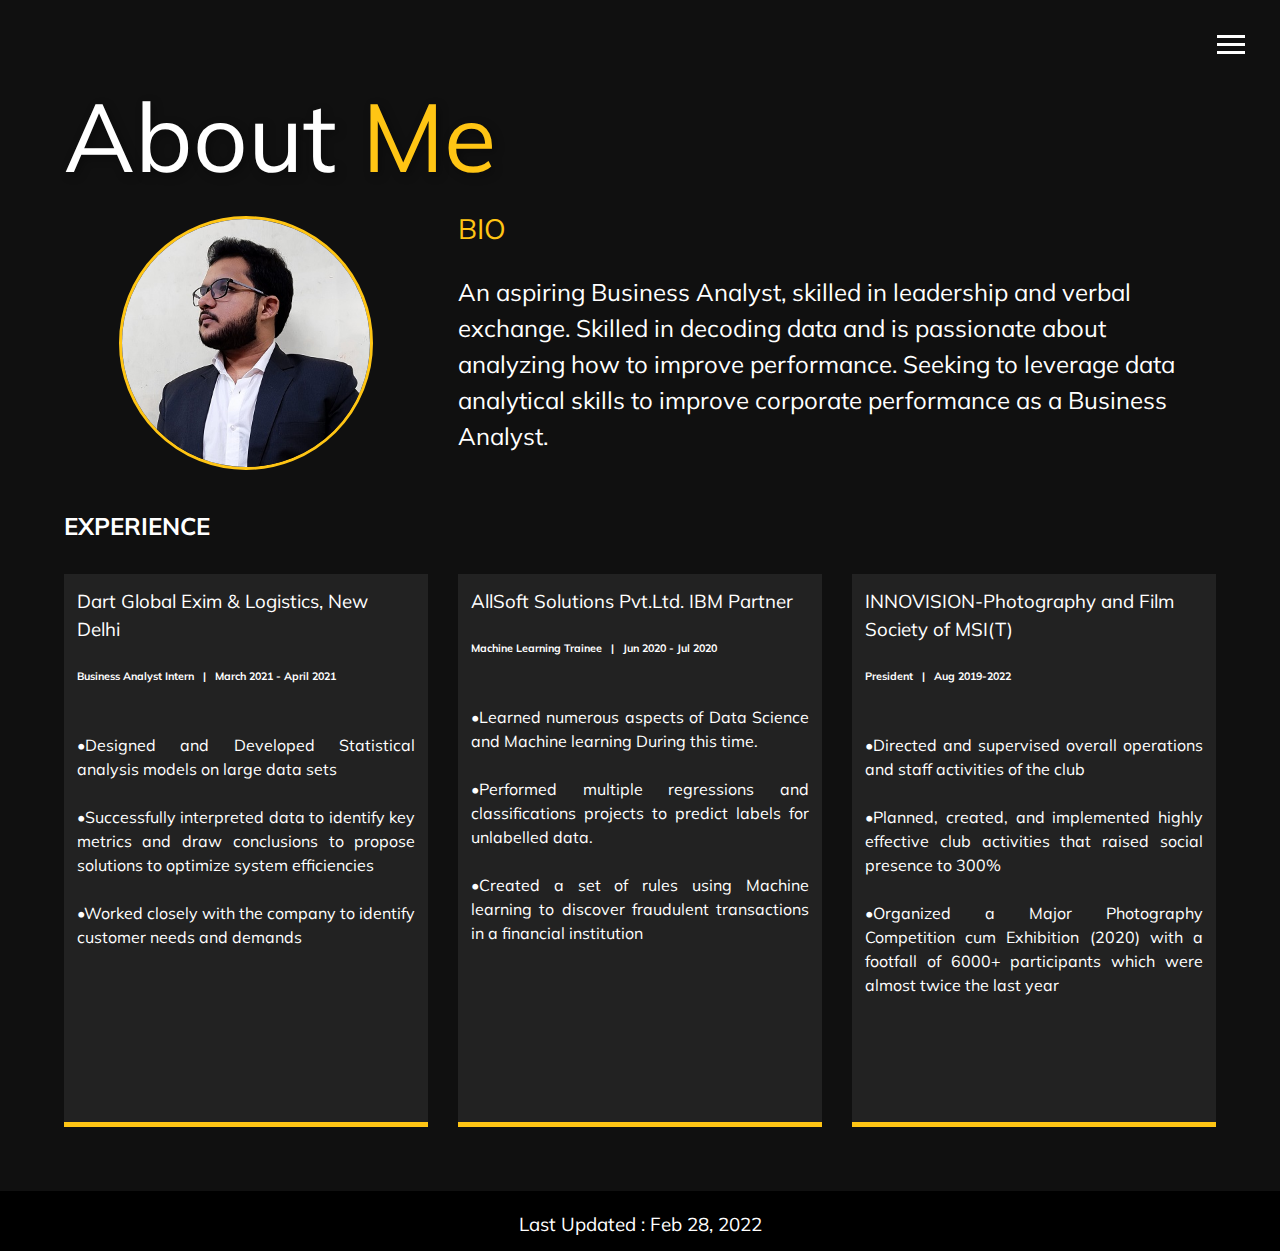
==== about.html @ 8f8e2d42 "Update about.html" ====
<!DOCTYPE html>
<html lang="en">
<head>
    <meta charset="UTF-8">
    <meta name="viewport" content="width=device-width, initial-scale=1.0">
    <meta http-equiv="X-UA-Compatible" content="ie=edge">
    <link rel="stylesheet" href="https://use.fontawesome.com/releases/v5.2.0/css/all.css" integrity="sha384-hWVjflwFxL6sNzntih27bfxkr27PmbbK/iSvJ+a4+0owXq79v+lsFkW54bOGbiDQ" crossorigin="anonymous">
    <link rel="stylesheet" href="css/main.css">
    <title>Jayant Jain</title>
</head>
<body>
    <header>
        <div class="menu-btn">
            <div class="btn-line"></div>
            <div class="btn-line"></div>
            <div class="btn-line"></div>
        </div>
        
        <nav class="menu">
            <div class="menu-branding">
                <div class="portrait">
                    
                </div>
            </div>
            <ul class="menu-nav">
                <li class="nav-item">
                    <a href="index.html" class="nav-link">Home</a>
                </li>
                <li class="nav-item current">
                    <a href="about.html" class="nav-link">About Me</a>
                </li>
                <li class="nav-item">
                    <a href="https://github.com/xybervenom" target="_blank" class="nav-link">My Work</a>
                </li>
                <li class="nav-item">
                    <a href="contact.html" class="nav-link">How To Reach Me</a>
                </li>
            </ul>
        </nav>
    </header>
    
    <main id="about">
        <h1 class="lg-heading">
            <span class="text-secondary"></span>About <span class="text-secondary">Me</span>
        </h1>
        <!-- <h3 class="sm-heading">
            No Man is Ever Whipped Unless he Quites in his own mind.
        </h3>-->
        <div class="about-info">
            <img src="img/portrait.jpg" alt="Jayant Jain" class="bio-image" width="70%">
            
            <div class="bio">
                <h3 class="text-secondary">BIO</h3>
                <p>An aspiring Business Analyst, skilled in leadership and verbal exchange. Skilled in decoding data and is passionate about analyzing how to improve performance. Seeking to leverage data analytical skills to improve corporate performance as a Business Analyst.</p>
            </div>
            
            <h2>
                <strong>EXPERIENCE</strong>
            </h2>
            <div class="job job-1">
                <h3>Dart Global Exim & Logistics, New Delhi</h3>
                <h6>Business Analyst Intern &nbsp; | &nbsp; March 2021 - April 2021</h6>
                <p style="text-align: justify;">
                    <br>•Designed and Developed Statistical analysis models on large data sets <br>
                    <br>•Successfully interpreted data to identify key metrics and draw conclusions to propose solutions to optimize system efficiencies <br>
                    <br>•Worked closely with the company to identify customer needs and demands <br>
                    </p>
            </div>
            <div class="job job-2">
                <h3>AllSoft Solutions Pvt.Ltd. IBM Partner</h3>
                <h6>Machine Learning Trainee &nbsp; | &nbsp; Jun 2020 - Jul 2020</h6>
                <p style="text-align: justify;">
                    <br>•Learned numerous aspects of Data Science and Machine learning During this time. <br>
                    <br>•Performed multiple regressions and classifications projects to predict labels for unlabelled data. <br>
                    <br>•Created a set of rules using Machine learning to discover fraudulent transactions in a financial institution</p> <br>
            </div> 
            <div class="job job-3">
                <h3>INNOVISION-Photography and Film Society of MSI(T)</h3>
                <h6>President &nbsp; | &nbsp; Aug 2019-2022</h6>
                <p style="text-align: justify;">
                    <br>•Directed and supervised overall operations and staff activities of the club <br>
                    <br>•Planned, created, and implemented highly effective club activities that raised social presence to 300% <br>
                    <br>•Organized a Major Photography Competition cum Exhibition (2020) with a footfall of 6000+ participants which were almost twice the last year <br>
                    <br>  
                    <br>  
                    <br>  
                
                </p>
                <br>      
            </div>
        </div>
    </main>
    
    <footer id="main-footer">
        <h3 class="sm-heading">
            Last Updated : Feb 28, 2022
        </h3>   
    </footer>
    
    <script src="js/main.js"></script>
</body>
</html>
---- css/main.css ----
@import url("https://fonts.googleapis.com/css?family=Montserrat|Muli&display=swap");
.menu-btn {
  position: absolute;
  z-index: 3;
  right: 35px;
  top: 35px;
  cursor: pointer;
  transition: all 0.5s ease-out; }
  .menu-btn .btn-line {
    width: 28px;
    height: 3px;
    margin: 0 0 5px 0;
    background: #fff;
    transition: all 0.5s ease-out; }
  .menu-btn.close {
    transform: rotate(180deg); }
    .menu-btn.close .btn-line:nth-child(1) {
      transform: rotate(45deg) translate(5px, 5px); }
    .menu-btn.close .btn-line:nth-child(2) {
      opacity: 0; }
    .menu-btn.close .btn-line:nth-child(3) {
      transform: rotate(-45deg) translate(7px, -6px); }

.menu {
  position: fixed;
  top: 0;
  width: 100%;
  visibility: hidden; }
  .menu.show {
    visibility: visible; }
  .menu-branding, .menu-nav {
    display: flex;
    flex-flow: column wrap;
    align-items: center;
    justify-content: center;
    float: left;
    width: 50%;
    height: 100vh;
    overflow: hidden; }
  .menu-nav {
    margin: 0;
    padding: 0;
    background: rgba(0, 0, 0, 0.95);
    list-style: none;
    transform: translate(0, -100%);
    transition: all 0.5s ease-out; }
    .menu-nav.show {
      transform: translate(0, 0); }
  .menu-branding {
    background: rgba(0, 0, 0, 0.95);
    transition: all 0.5s ease-out;
    transform: translate(0, 100%); }
    .menu-branding.show {
      transform: translate(0, 0); }
    .menu-branding .portrait {
      opacity: 1;
      width: 250px;
      height: 250px;
      background-color: white;
      background-image: url("../img/portrait.jpg");
      background-size: cover;
      background-blend-mode: luminosity;
      border-radius: 50%;
      border: solid 3px #ffc514; }
      .menu-branding .portrait img {
        opacity: 1;
        max-width: 100%;
        overflow: hidden;
        border-radius: 50%; }
  .menu .nav-item {
    transform: translate(600px, 0);
    transition: all 0.5s ease-out; }
    .menu .nav-item.show {
      transform: translate(0, 0); }
    .menu .nav-item.current > a {
      color: #ffc514; }
  .menu .nav-link {
    display: inline-block;
    position: relative;
    font-size: 30px;
    text-transform: uppercase;
    padding: 1rem 0;
    font-weight: 300;
    color: #fff;
    text-decoration: none;
    transition: all 0.5s ease-out; }
    .menu .nav-link:hover {
      color: #ffc514; }

.nav-item:nth-child(1) {
  transition-delay: 0.1s; }

.nav-item:nth-child(2) {
  transition-delay: 0.2s; }

.nav-item:nth-child(3) {
  transition-delay: 0.3s; }

.nav-item:nth-child(4) {
  transition-delay: 0.4s; }

* {
  box-sizing: border-box;
  font-family: 'Muli', sans-serif; }

body {
  background: #101010;
  color: #fff;
  min-height: 100vh;
  margin: 0;
  line-height: 1.5; }
  body#bg-image {
    background: url(../img/background.jpg);
    background-attachment: fixed;
    background-size: cover;
    background-position: center; }
    body#bg-image:after {
      content: '';
      position: absolute;
      top: 0;
      right: 0;
      width: 100%;
      height: 100vh;
      z-index: -1;
      background: rgba(16, 16, 16, 0.9); }

h1, h2, h3 {
  margin: 0;
  font-weight: 400; }
  h1.lg-heading, h2.lg-heading, h3.lg-heading {
    font-size: 6rem;
    text-shadow: 3px 3px 10px #00000060; }
  h1.sm-heading, h2.sm-heading, h3.sm-heading {
    margin-bottom: 2rem;
    padding: 0.2rem 1rem;
    background: #00000060;
    box-shadow: 2px 2px 4px 0px #00000060; }

a {
  color: #fff;
  text-decoration: none; }

header {
  position: fixed;
  z-index: 2;
  width: 100%; }

.text-secondary {
  color: #ffc514; }

main {
  padding: 4rem;
  min-height: calc(100vh - 60px); }
  main .icons {
    margin-top: 1rem; }
    main .icons a {
      padding: 0.4em;
      display: inline-block; }
      main .icons a i {
        text-shadow: 3px 3px 10px #00000060; }
      main .icons a:hover {
        color: #ffc514;
        transform: translateY(-2px);
        transition-duration: .2s; }
  main#home {
    overflow: hidden; }
    main#home h1 {
      margin-top: 20vh; }

.about-info {
  display: grid;
  grid-gap: 30px;
  grid-template-areas: 'bioimage bio bio' 'sm-heading sm-heading sm-heading' 'job1 job2 job3';
  grid-template-columns: repeat(3, 1fr); }
  .about-info .bio-image {
    grid-area: bioimage;
    margin: auto;
    border-radius: 50%;
    border: #ffc514 3px solid; }
  .about-info .bio {
    grid-area: bio;
    font-size: 1.5rem; }
  .about-info .job-1 {
    grid-area: job1; }
  .about-info .job-2 {
    grid-area: job2; }
  .about-info .job-3 {
    grid-area: job3; }
  .about-info .job {
    background: #222222;
    padding: 0.8rem;
    border-bottom: #ffc514 5px solid; }

.boxes {
  display: flex;
  flex-wrap: wrap;
  justify-content: space-evenly;
  align-items: center;
  margin-top: 1rem; }
  .boxes div {
    font-size: 2rem;
    border: 3px #fff solid;
    padding: 1.5rem 2.5rem;
    margin-bottom: 3rem;
    transition: all 0.5s ease-out; }
    .boxes div:hover {
      padding: 0.5rem 1.5rem;
      background: #ffc514;
      color: #000; }
      .boxes div:hover span {
        color: #000; }

#main-footer {
  text-align: center;
  padding: 1rem;
  background: black;
  color: #fff;
  height: 60px; }

@media screen and (max-width: 768px) {
  main {
    align-items: center;
    text-align: center; }
    main#home, main#about {
      padding: 4rem 1rem 4rem 1rem; }
    main .lg-heading {
      font-size: 4rem !important;
      line-height: 1;
      margin-bottom: 1rem; }
  ul.menu-nav,
  div.menu-branding {
    float: none;
    width: 100%;
    min-height: 0; }
    ul.menu-nav.show,
    div.menu-branding.show {
      transform: translate(0, 0, 0); }
  .menu-nav {
    height: 75vh;
    transform: translate(-100%, 0);
    font-size: 24px; }
  .menu-branding {
    height: 25vh;
    transform: translate(100%, 0); }
    .menu-branding .portrait {
      background-image: url("../img/jayant-profile.jpg");
      width: 150px;
      height: 150px; }
  .about-info {
    grid-template-areas: 'bioimage' 'bio' 'sm-heading' 'job1' 'job2' 'job3';
    grid-template-columns: 1fr; }
  .boxes div {
    font-size: 1rem; } }

@media screen and (max-width: 500px) {
  main#home h1 {
    margin-top: 10vh; } }
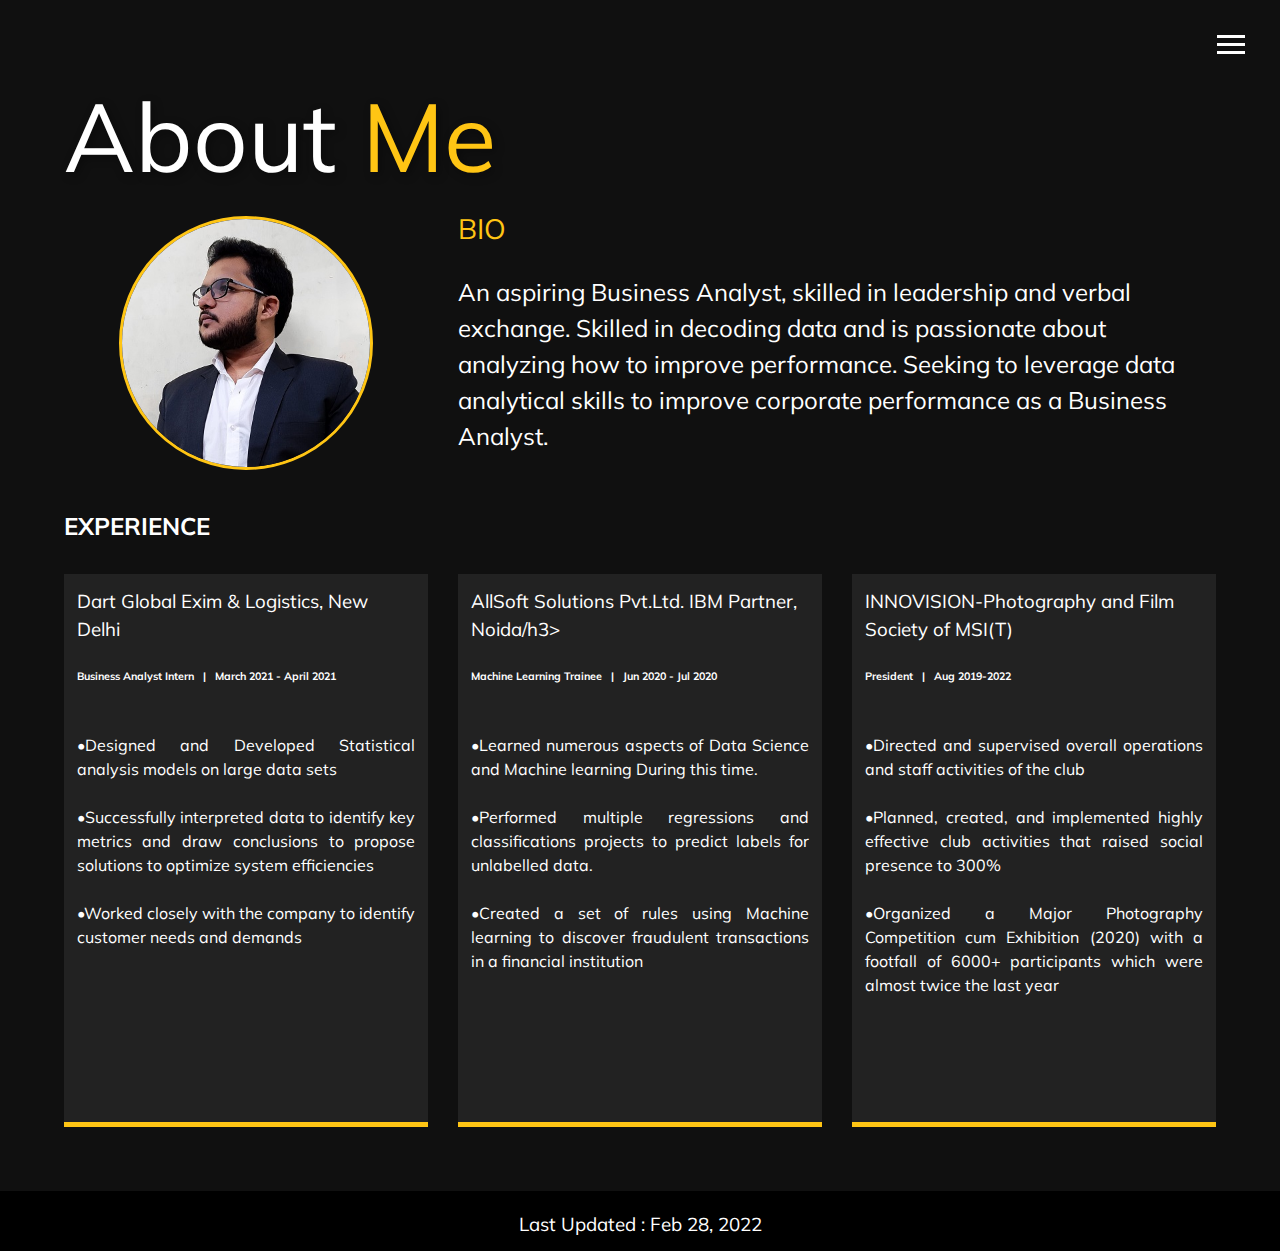
==== commit 7b33e9d5: "Update about.html" ====
--- a/about.html
+++ b/about.html
@@ -67,7 +67,7 @@
                     </p>
             </div>
             <div class="job job-2">
-                <h3>AllSoft Solutions Pvt.Ltd. IBM Partner</h3>
+                <h3>AllSoft Solutions Pvt.Ltd. IBM Partner, Noida/h3>
                 <h6>Machine Learning Trainee &nbsp; | &nbsp; Jun 2020 - Jul 2020</h6>
                 <p style="text-align: justify;">
                     <br>•Learned numerous aspects of Data Science and Machine learning During this time. <br>
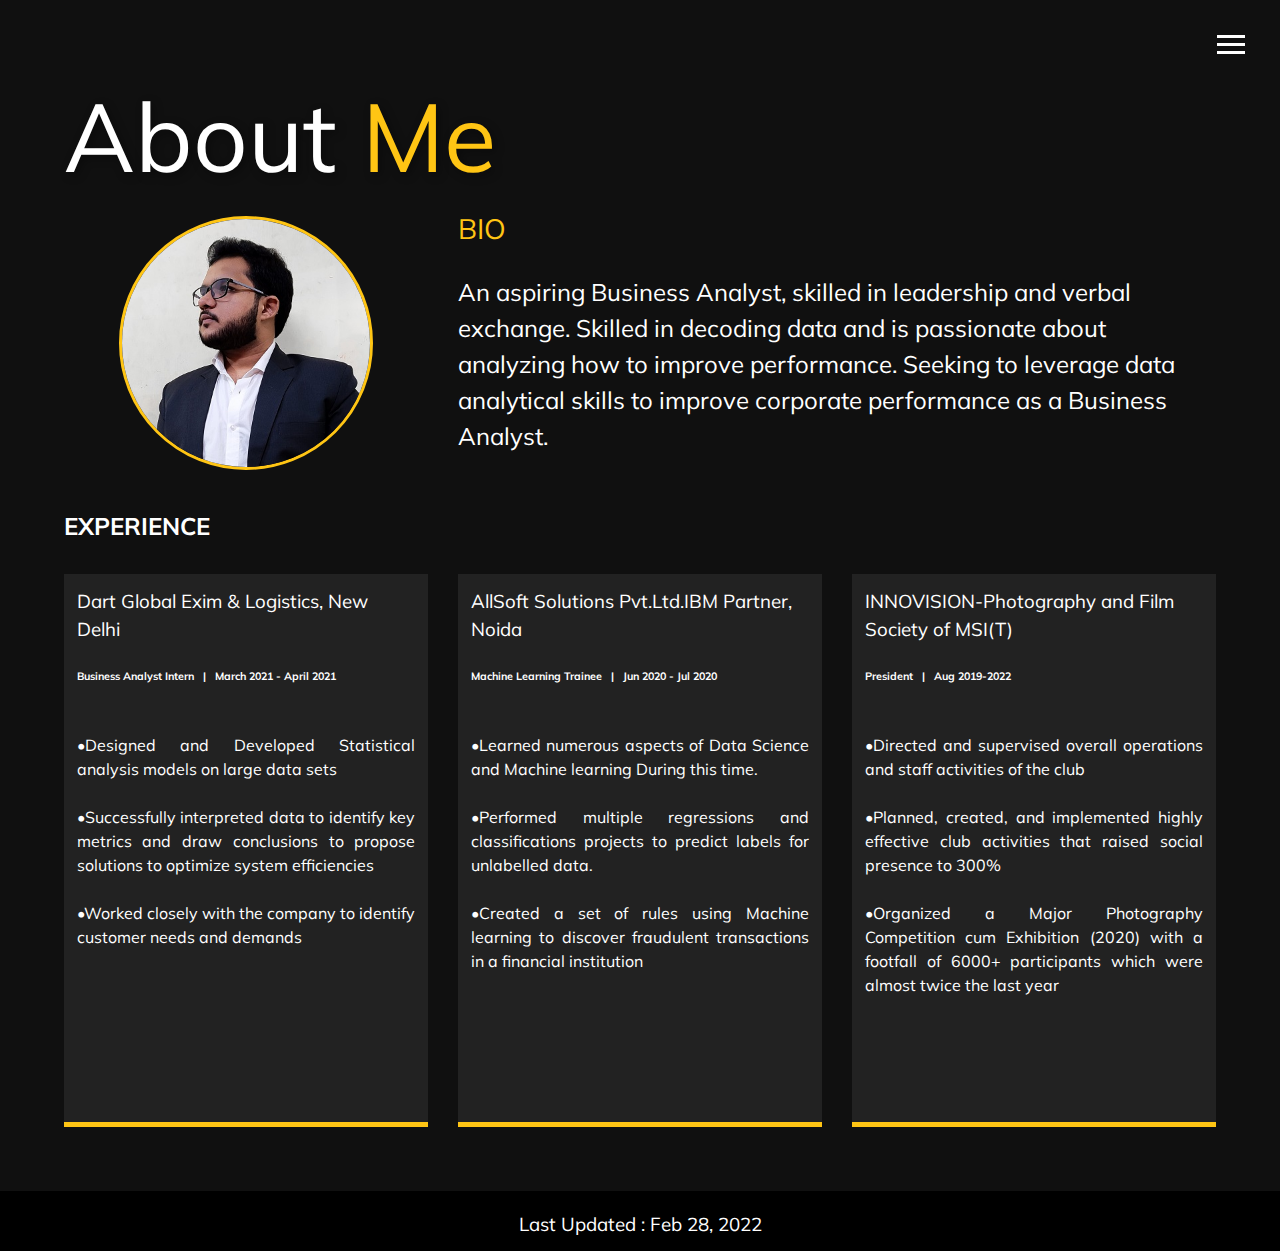
==== commit 0cdbf534: "Update about.html" ====
--- a/about.html
+++ b/about.html
@@ -67,7 +67,7 @@
                     </p>
             </div>
             <div class="job job-2">
-                <h3>AllSoft Solutions Pvt.Ltd. IBM Partner, Noida/h3>
+                <h3>AllSoft Solutions Pvt.Ltd.IBM Partner, Noida </h3>
                 <h6>Machine Learning Trainee &nbsp; | &nbsp; Jun 2020 - Jul 2020</h6>
                 <p style="text-align: justify;">
                     <br>•Learned numerous aspects of Data Science and Machine learning During this time. <br>
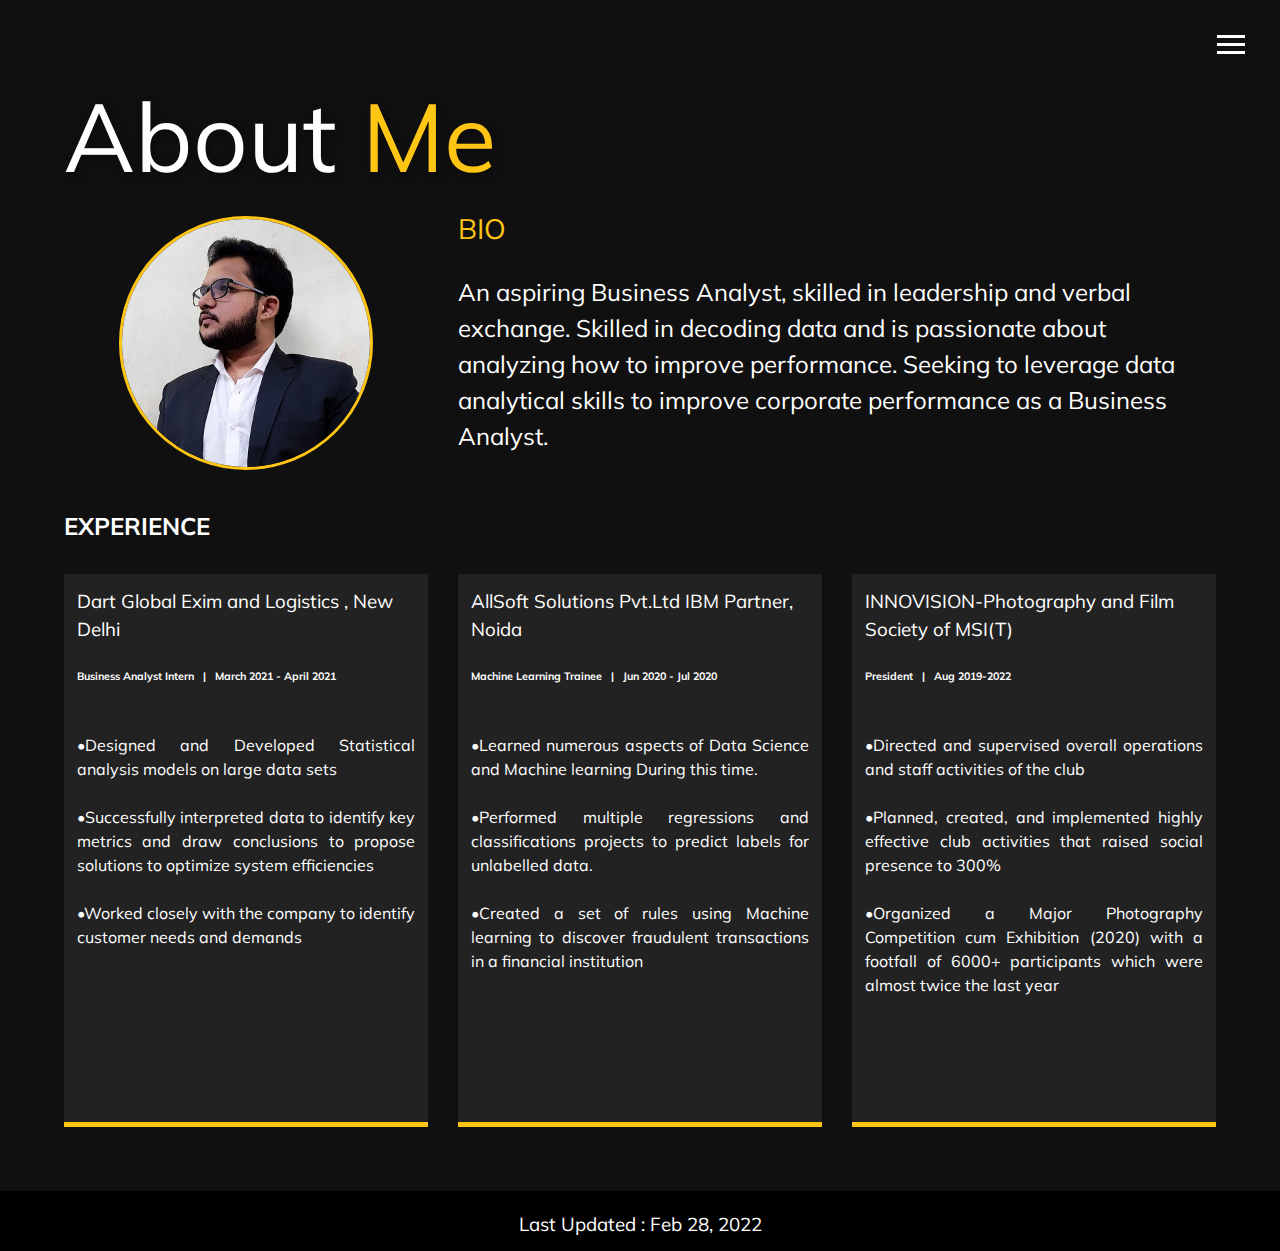
==== commit 6b36b197: "Update about.html" ====
--- a/about.html
+++ b/about.html
@@ -58,7 +58,7 @@
                 <strong>EXPERIENCE</strong>
             </h2>
             <div class="job job-1">
-                <h3>Dart Global Exim & Logistics, New Delhi</h3>
+                <h3>Dart Global Exim and Logistics , New Delhi</h3>
                 <h6>Business Analyst Intern &nbsp; | &nbsp; March 2021 - April 2021</h6>
                 <p style="text-align: justify;">
                     <br>•Designed and Developed Statistical analysis models on large data sets <br>
@@ -67,7 +67,7 @@
                     </p>
             </div>
             <div class="job job-2">
-                <h3>AllSoft Solutions Pvt.Ltd.IBM Partner, Noida </h3>
+                <h3>AllSoft Solutions Pvt.Ltd IBM Partner, Noida </h3>
                 <h6>Machine Learning Trainee &nbsp; | &nbsp; Jun 2020 - Jul 2020</h6>
                 <p style="text-align: justify;">
                     <br>•Learned numerous aspects of Data Science and Machine learning During this time. <br>
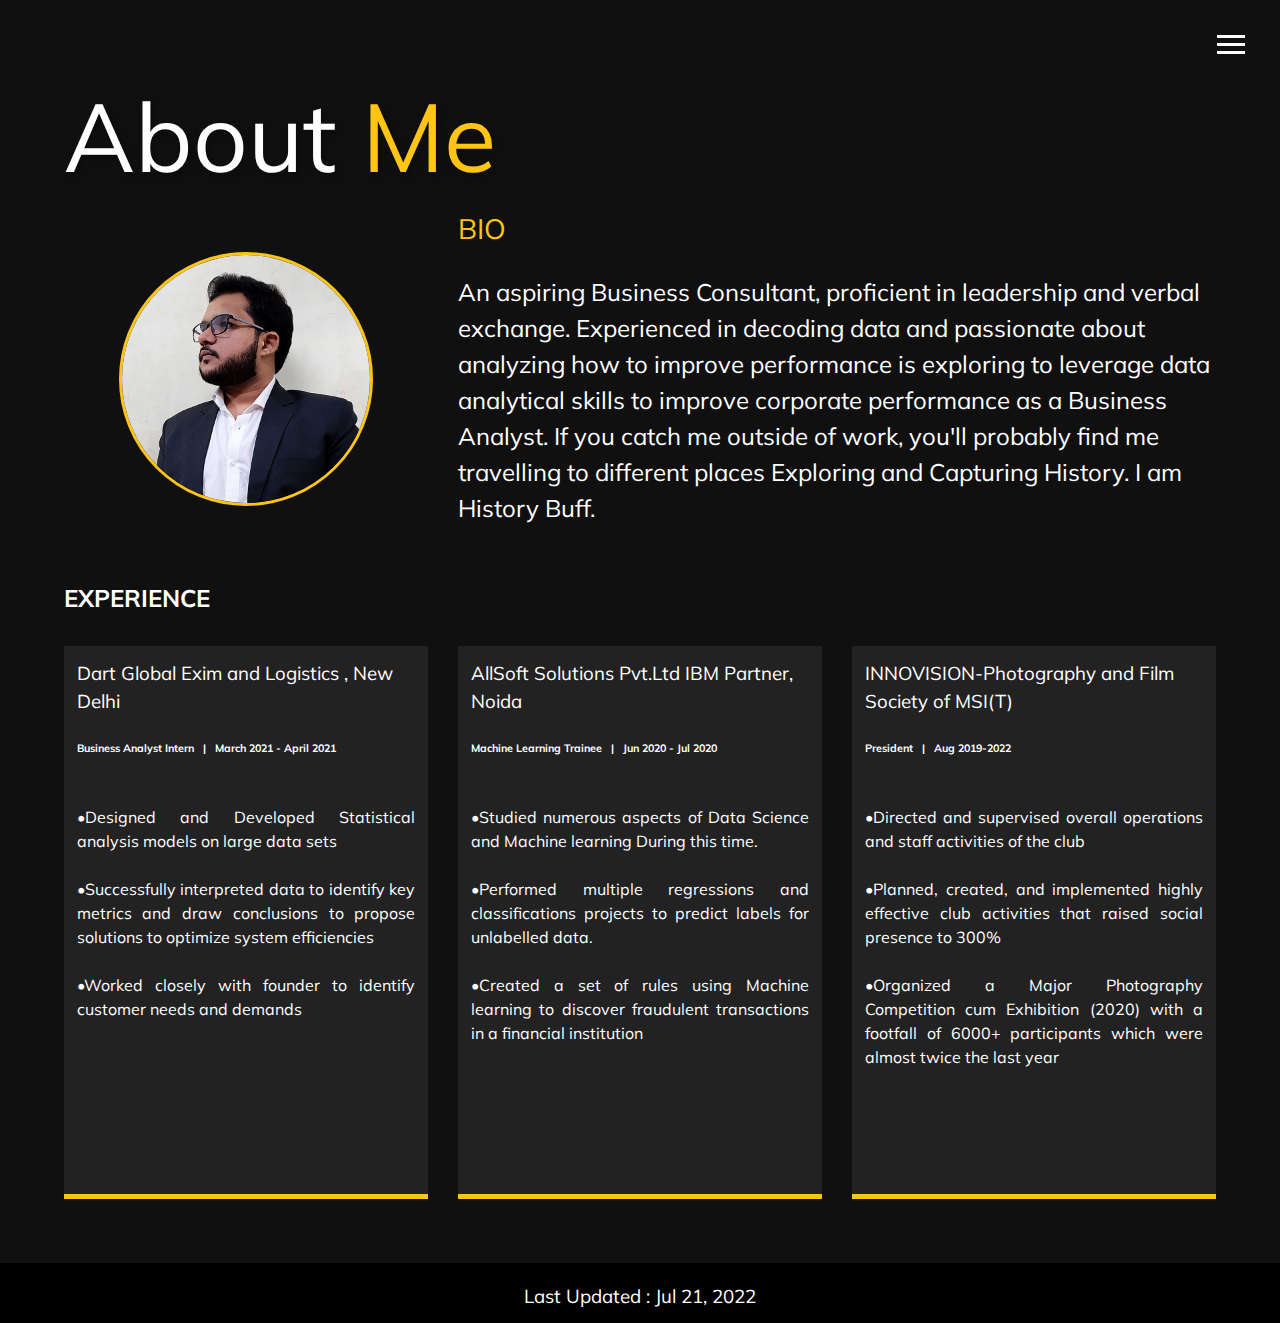
==== commit 3bcb8bff: "updated jul 21 2022" ====
--- a/about.html
+++ b/about.html
@@ -51,7 +51,9 @@
             
             <div class="bio">
                 <h3 class="text-secondary">BIO</h3>
-                <p>An aspiring Business Analyst, skilled in leadership and verbal exchange. Skilled in decoding data and is passionate about analyzing how to improve performance. Seeking to leverage data analytical skills to improve corporate performance as a Business Analyst.</p>
+                <p>An aspiring Business Consultant, proficient in leadership and verbal exchange. Experienced in decoding data and passionate about analyzing how to improve performance is exploring to leverage data analytical skills to improve corporate performance as a Business Analyst.
+
+                    If you catch me outside of work, you'll probably find me travelling to different places Exploring and Capturing History. I am History Buff.</p>
             </div>
             
             <h2>
@@ -63,14 +65,14 @@
                 <p style="text-align: justify;">
                     <br>•Designed and Developed Statistical analysis models on large data sets <br>
                     <br>•Successfully interpreted data to identify key metrics and draw conclusions to propose solutions to optimize system efficiencies <br>
-                    <br>•Worked closely with the company to identify customer needs and demands <br>
+                    <br>•Worked closely with founder to identify customer needs and demands <br>
                     </p>
             </div>
             <div class="job job-2">
                 <h3>AllSoft Solutions Pvt.Ltd IBM Partner, Noida </h3>
                 <h6>Machine Learning Trainee &nbsp; | &nbsp; Jun 2020 - Jul 2020</h6>
                 <p style="text-align: justify;">
-                    <br>•Learned numerous aspects of Data Science and Machine learning During this time. <br>
+                    <br>•Studied numerous aspects of Data Science and Machine learning During this time. <br>
                     <br>•Performed multiple regressions and classifications projects to predict labels for unlabelled data. <br>
                     <br>•Created a set of rules using Machine learning to discover fraudulent transactions in a financial institution</p> <br>
             </div> 
@@ -93,7 +95,7 @@
     
     <footer id="main-footer">
         <h3 class="sm-heading">
-            Last Updated : Feb 28, 2022
+            Last Updated : Jul 21, 2022
         </h3>   
     </footer>
     
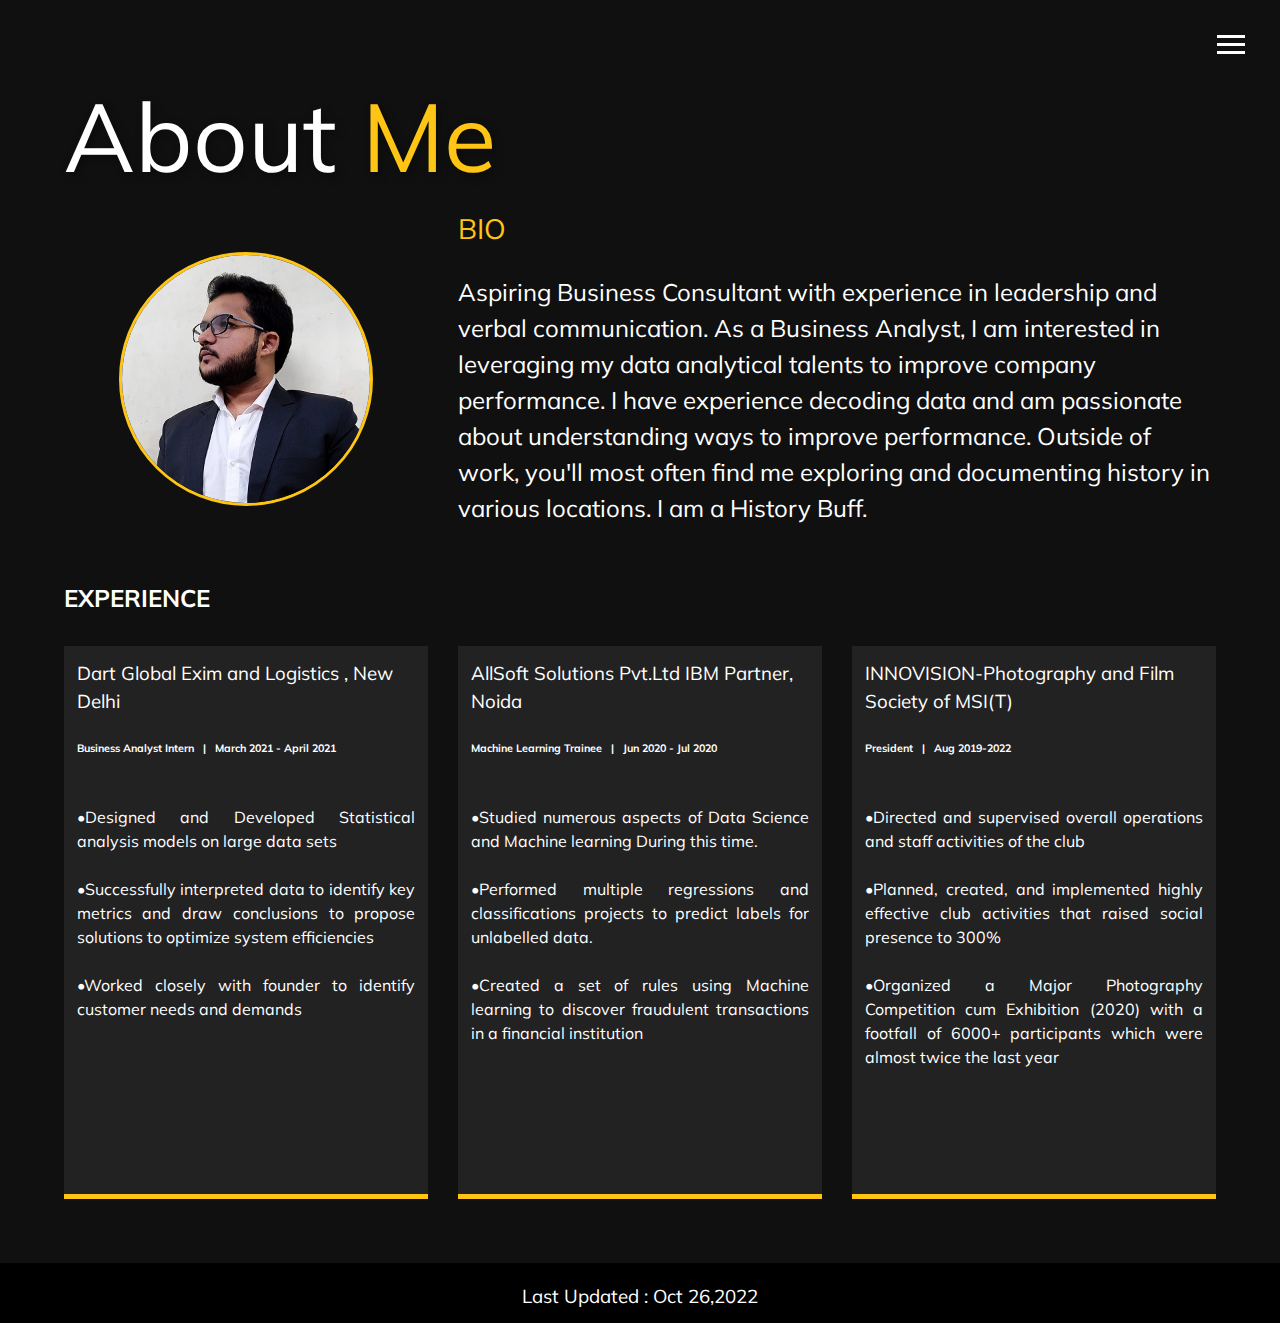
==== commit 95dc2325: "updated" ====
--- a/about.html
+++ b/about.html
@@ -51,9 +51,9 @@
             
             <div class="bio">
                 <h3 class="text-secondary">BIO</h3>
-                <p>An aspiring Business Consultant, proficient in leadership and verbal exchange. Experienced in decoding data and passionate about analyzing how to improve performance is exploring to leverage data analytical skills to improve corporate performance as a Business Analyst.
+                <p>Aspiring Business Consultant with experience in leadership and verbal communication. As a Business Analyst, I am interested in leveraging my data analytical talents to improve company performance. I have experience decoding data and am passionate about understanding ways to improve performance.
 
-                    If you catch me outside of work, you'll probably find me travelling to different places Exploring and Capturing History. I am History Buff.</p>
+                    Outside of work, you'll most often find me exploring and documenting history in various locations. I am a History Buff.</p>
             </div>
             
             <h2>
@@ -95,7 +95,7 @@
     
     <footer id="main-footer">
         <h3 class="sm-heading">
-            Last Updated : Jul 21, 2022
+            Last Updated : Oct 26,2022
         </h3>   
     </footer>
     
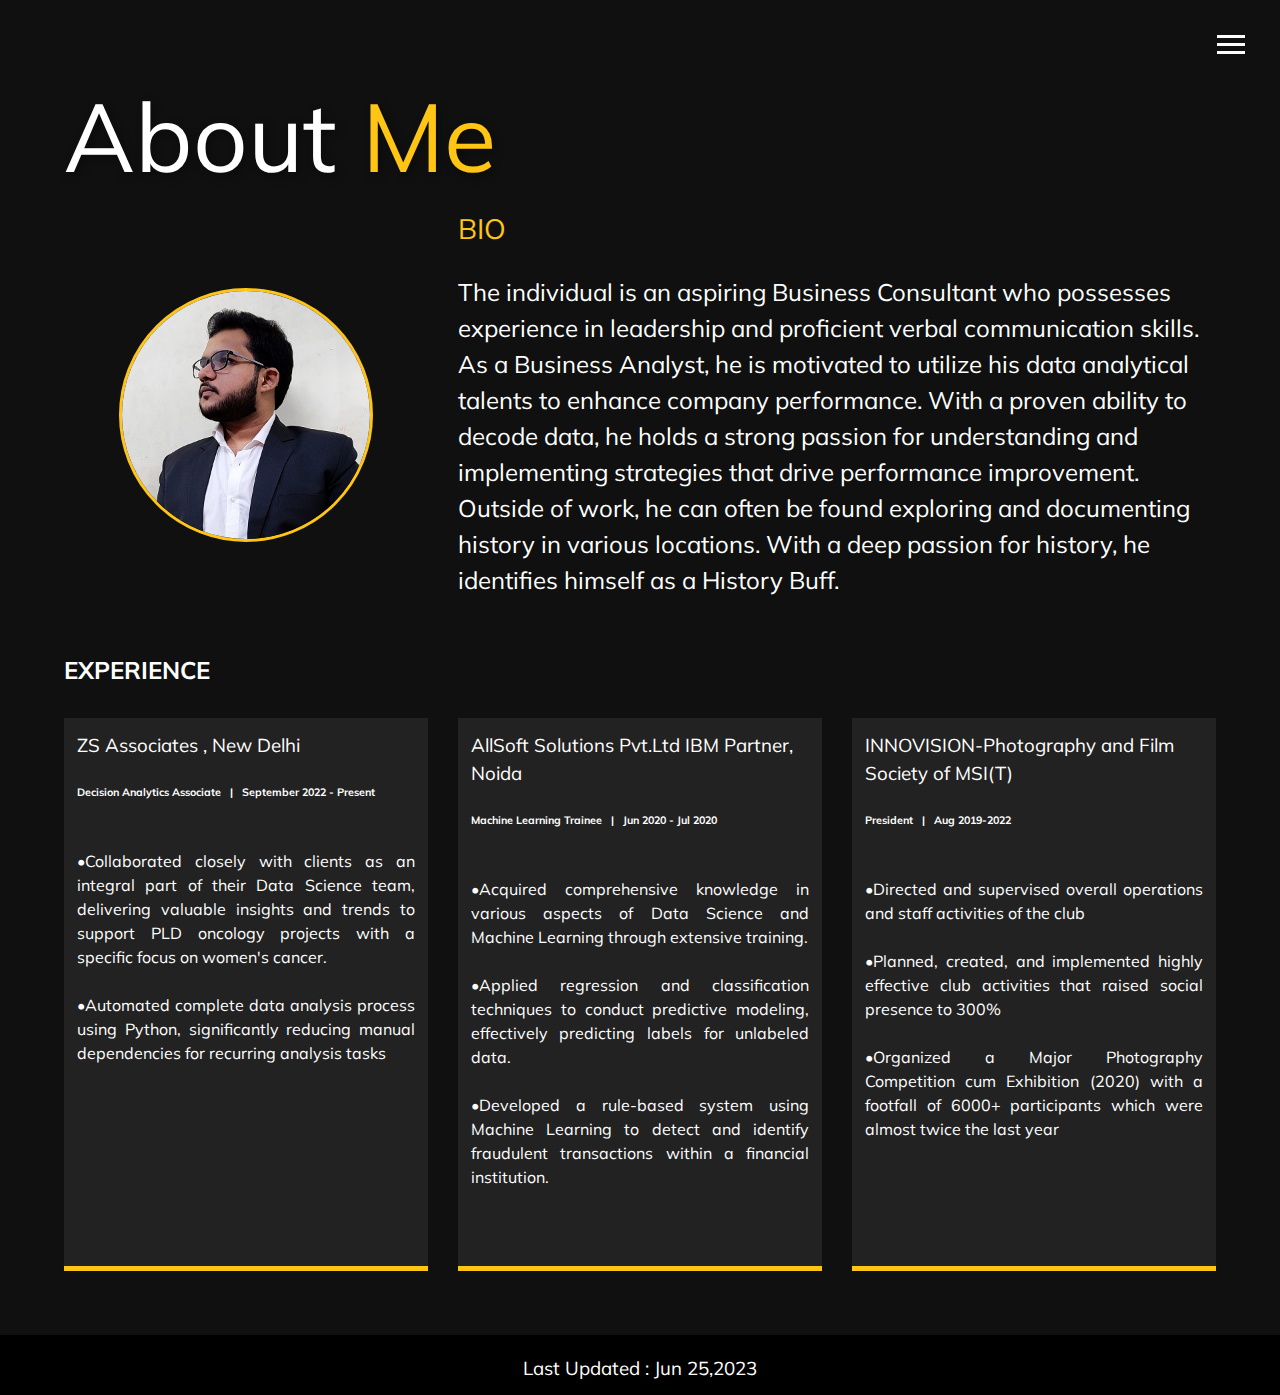
==== commit 1444e52f: "Updated about me" ====
--- a/about.html
+++ b/about.html
@@ -51,30 +51,29 @@
             
             <div class="bio">
                 <h3 class="text-secondary">BIO</h3>
-                <p>Aspiring Business Consultant with experience in leadership and verbal communication. As a Business Analyst, I am interested in leveraging my data analytical talents to improve company performance. I have experience decoding data and am passionate about understanding ways to improve performance.
+                <p>The individual is an aspiring Business Consultant who possesses experience in leadership and proficient verbal communication skills. As a Business Analyst, he is motivated to utilize his data analytical talents to enhance company performance. With a proven ability to decode data, he holds a strong passion for understanding and implementing strategies that drive performance improvement.
 
-                    Outside of work, you'll most often find me exploring and documenting history in various locations. I am a History Buff.</p>
+                    Outside of work, he can often be found exploring and documenting history in various locations. With a deep passion for history, he identifies himself as a History Buff.</p>
             </div>
             
             <h2>
                 <strong>EXPERIENCE</strong>
             </h2>
             <div class="job job-1">
-                <h3>Dart Global Exim and Logistics , New Delhi</h3>
-                <h6>Business Analyst Intern &nbsp; | &nbsp; March 2021 - April 2021</h6>
+                <h3>ZS Associates , New Delhi</h3>
+                <h6>Decision Analytics Associate &nbsp; | &nbsp; September 2022 - Present</h6>
                 <p style="text-align: justify;">
-                    <br>•Designed and Developed Statistical analysis models on large data sets <br>
-                    <br>•Successfully interpreted data to identify key metrics and draw conclusions to propose solutions to optimize system efficiencies <br>
-                    <br>•Worked closely with founder to identify customer needs and demands <br>
+                    <br>•Collaborated closely with clients as an integral part of their Data Science team, delivering valuable insights and trends to support PLD oncology projects with a specific focus on women's cancer. <br>
+                    <br>•Automated complete data analysis process using Python, significantly reducing manual dependencies for recurring analysis tasks <br>
                     </p>
             </div>
             <div class="job job-2">
                 <h3>AllSoft Solutions Pvt.Ltd IBM Partner, Noida </h3>
                 <h6>Machine Learning Trainee &nbsp; | &nbsp; Jun 2020 - Jul 2020</h6>
                 <p style="text-align: justify;">
-                    <br>•Studied numerous aspects of Data Science and Machine learning During this time. <br>
-                    <br>•Performed multiple regressions and classifications projects to predict labels for unlabelled data. <br>
-                    <br>•Created a set of rules using Machine learning to discover fraudulent transactions in a financial institution</p> <br>
+                    <br>•Acquired comprehensive knowledge in various aspects of Data Science and Machine Learning through extensive training. <br>
+                    <br>•Applied regression and classification techniques to conduct predictive modeling, effectively predicting labels for unlabeled data.<br>
+                    <br>•Developed a rule-based system using Machine Learning to detect and identify fraudulent transactions within a financial institution.</p> <br>
             </div> 
             <div class="job job-3">
                 <h3>INNOVISION-Photography and Film Society of MSI(T)</h3>
@@ -95,7 +94,7 @@
     
     <footer id="main-footer">
         <h3 class="sm-heading">
-            Last Updated : Oct 26,2022
+            Last Updated : Jun 25,2023
         </h3>   
     </footer>
     
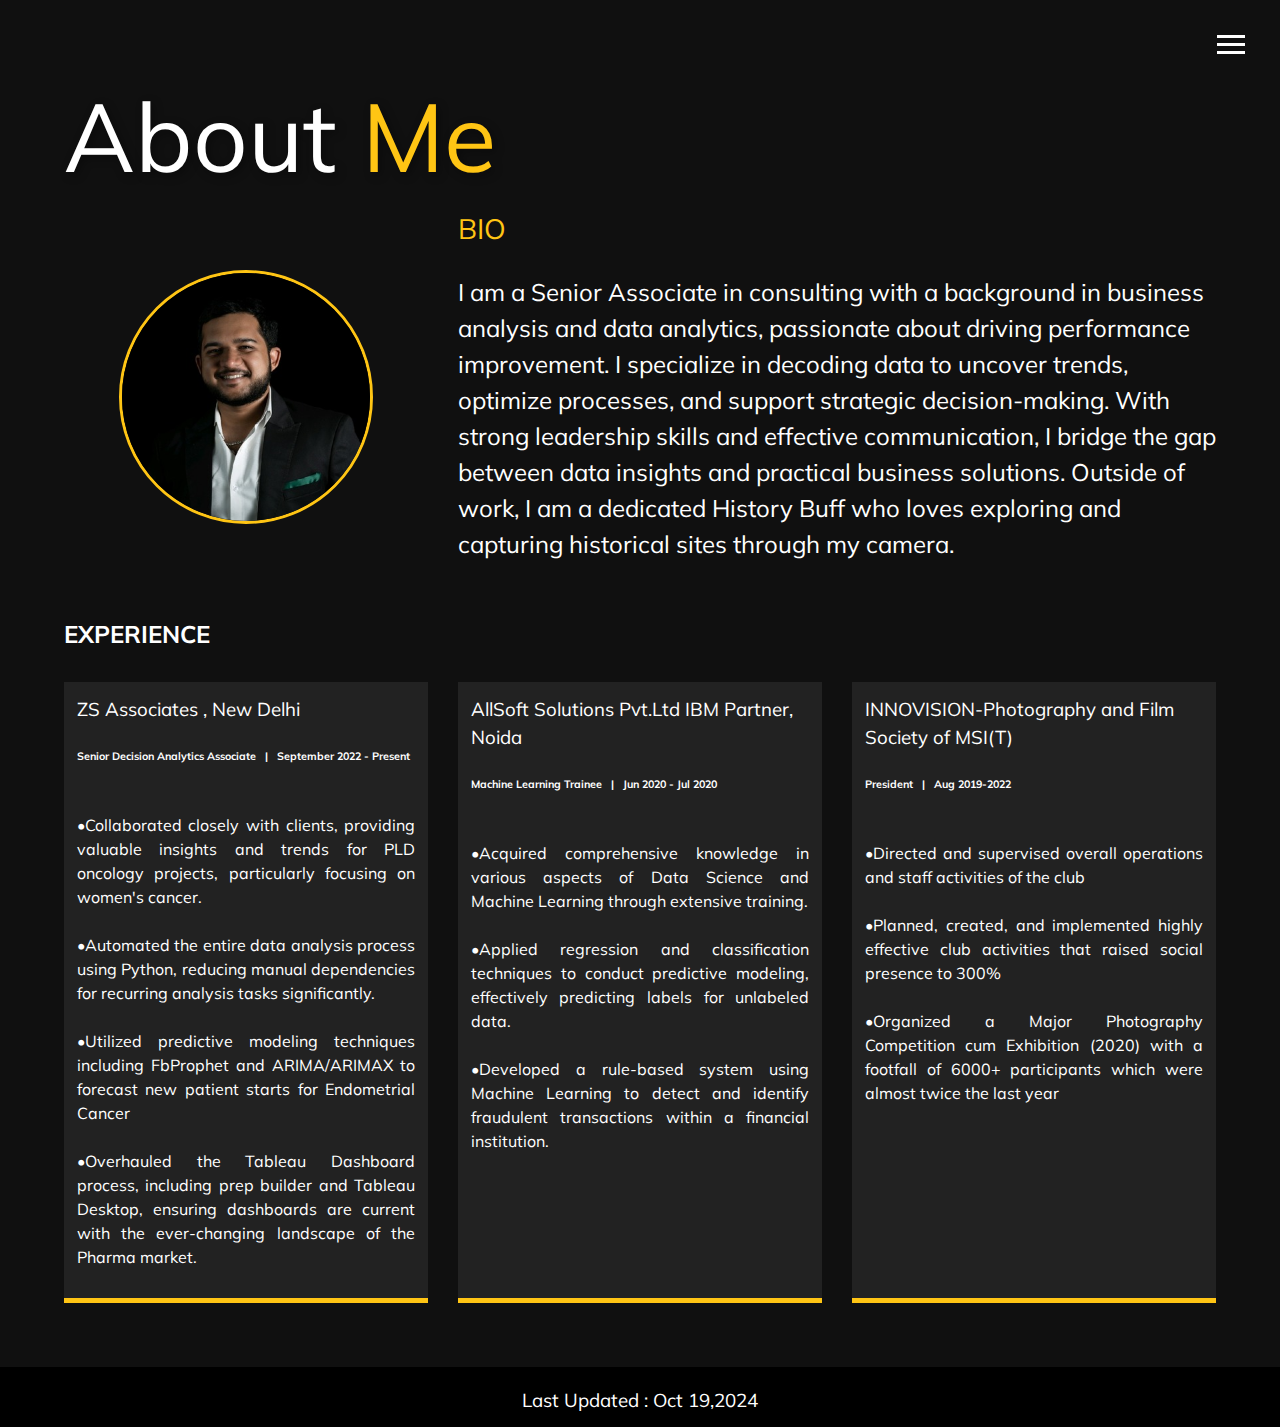
==== commit 1a91c79a: "updated as of 19oct2024" ====
--- a/about.html
+++ b/about.html
@@ -51,9 +51,9 @@
             
             <div class="bio">
                 <h3 class="text-secondary">BIO</h3>
-                <p>The individual is an aspiring Business Consultant who possesses experience in leadership and proficient verbal communication skills. As a Business Analyst, he is motivated to utilize his data analytical talents to enhance company performance. With a proven ability to decode data, he holds a strong passion for understanding and implementing strategies that drive performance improvement.
+                <p>I am a Senior Associate in consulting with a background in business analysis and data analytics, passionate about driving performance improvement. I specialize in decoding data to uncover trends, optimize processes, and support strategic decision-making. With strong leadership skills and effective communication, I bridge the gap between data insights and practical business solutions.
 
-                    Outside of work, he can often be found exploring and documenting history in various locations. With a deep passion for history, he identifies himself as a History Buff.</p>
+                    Outside of work, I am a dedicated History Buff who loves exploring and capturing historical sites through my camera. </p>
             </div>
             
             <h2>
@@ -61,10 +61,12 @@
             </h2>
             <div class="job job-1">
                 <h3>ZS Associates , New Delhi</h3>
-                <h6>Decision Analytics Associate &nbsp; | &nbsp; September 2022 - Present</h6>
+                <h6>Senior Decision Analytics Associate &nbsp; | &nbsp; September 2022 - Present</h6>
                 <p style="text-align: justify;">
-                    <br>•Collaborated closely with clients as an integral part of their Data Science team, delivering valuable insights and trends to support PLD oncology projects with a specific focus on women's cancer. <br>
-                    <br>•Automated complete data analysis process using Python, significantly reducing manual dependencies for recurring analysis tasks <br>
+                    <br>•Collaborated closely with clients, providing valuable insights and trends for PLD oncology projects, particularly focusing on women's cancer.<br>
+                    <br>•Automated the entire data analysis process using Python, reducing manual dependencies for recurring analysis tasks significantly.<br>
+                    <br>•Utilized predictive modeling techniques including FbProphet and ARIMA/ARIMAX to forecast new patient starts for Endometrial Cancer<br>
+                    <br>•Overhauled the Tableau Dashboard process, including prep builder and Tableau Desktop, ensuring dashboards are current with the ever-changing landscape of the Pharma market.<br>
                     </p>
             </div>
             <div class="job job-2">
@@ -94,7 +96,7 @@
     
     <footer id="main-footer">
         <h3 class="sm-heading">
-            Last Updated : Jun 25,2023
+            Last Updated : Oct 19,2024
         </h3>   
     </footer>
     
